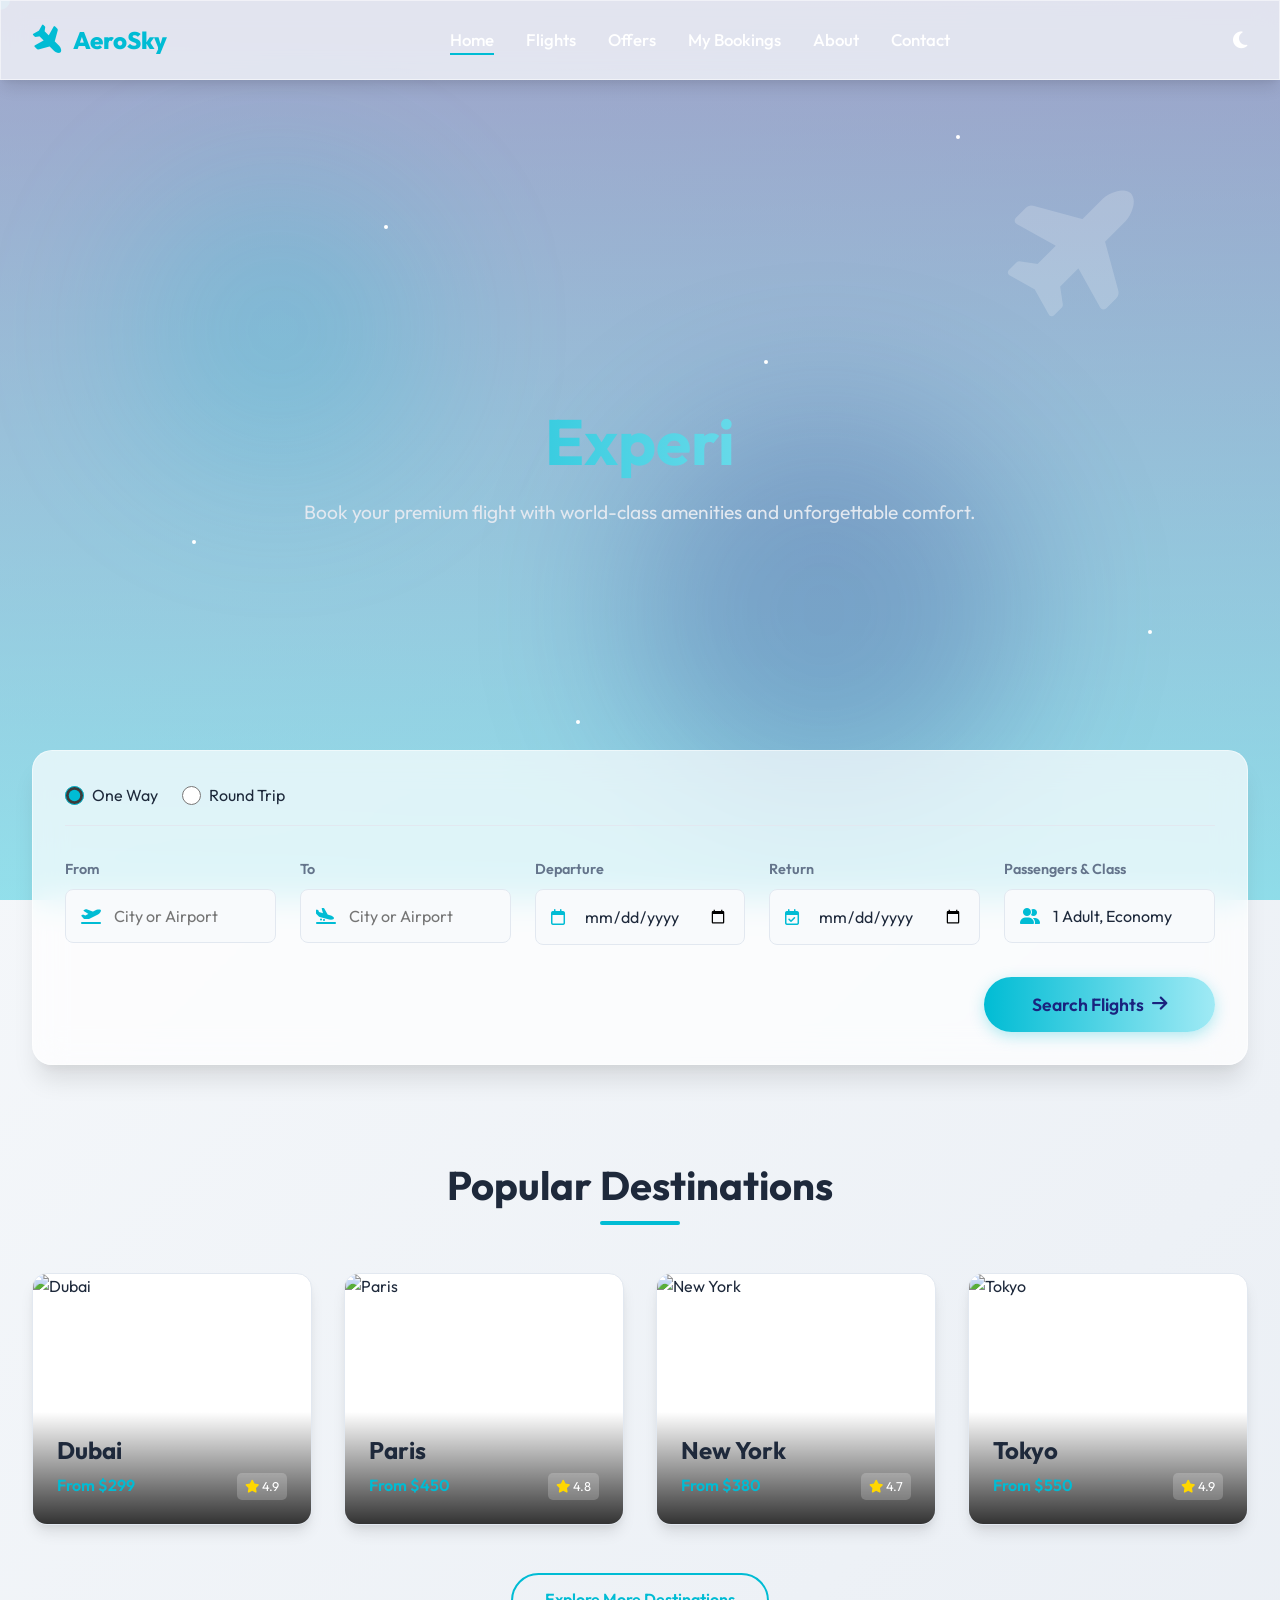
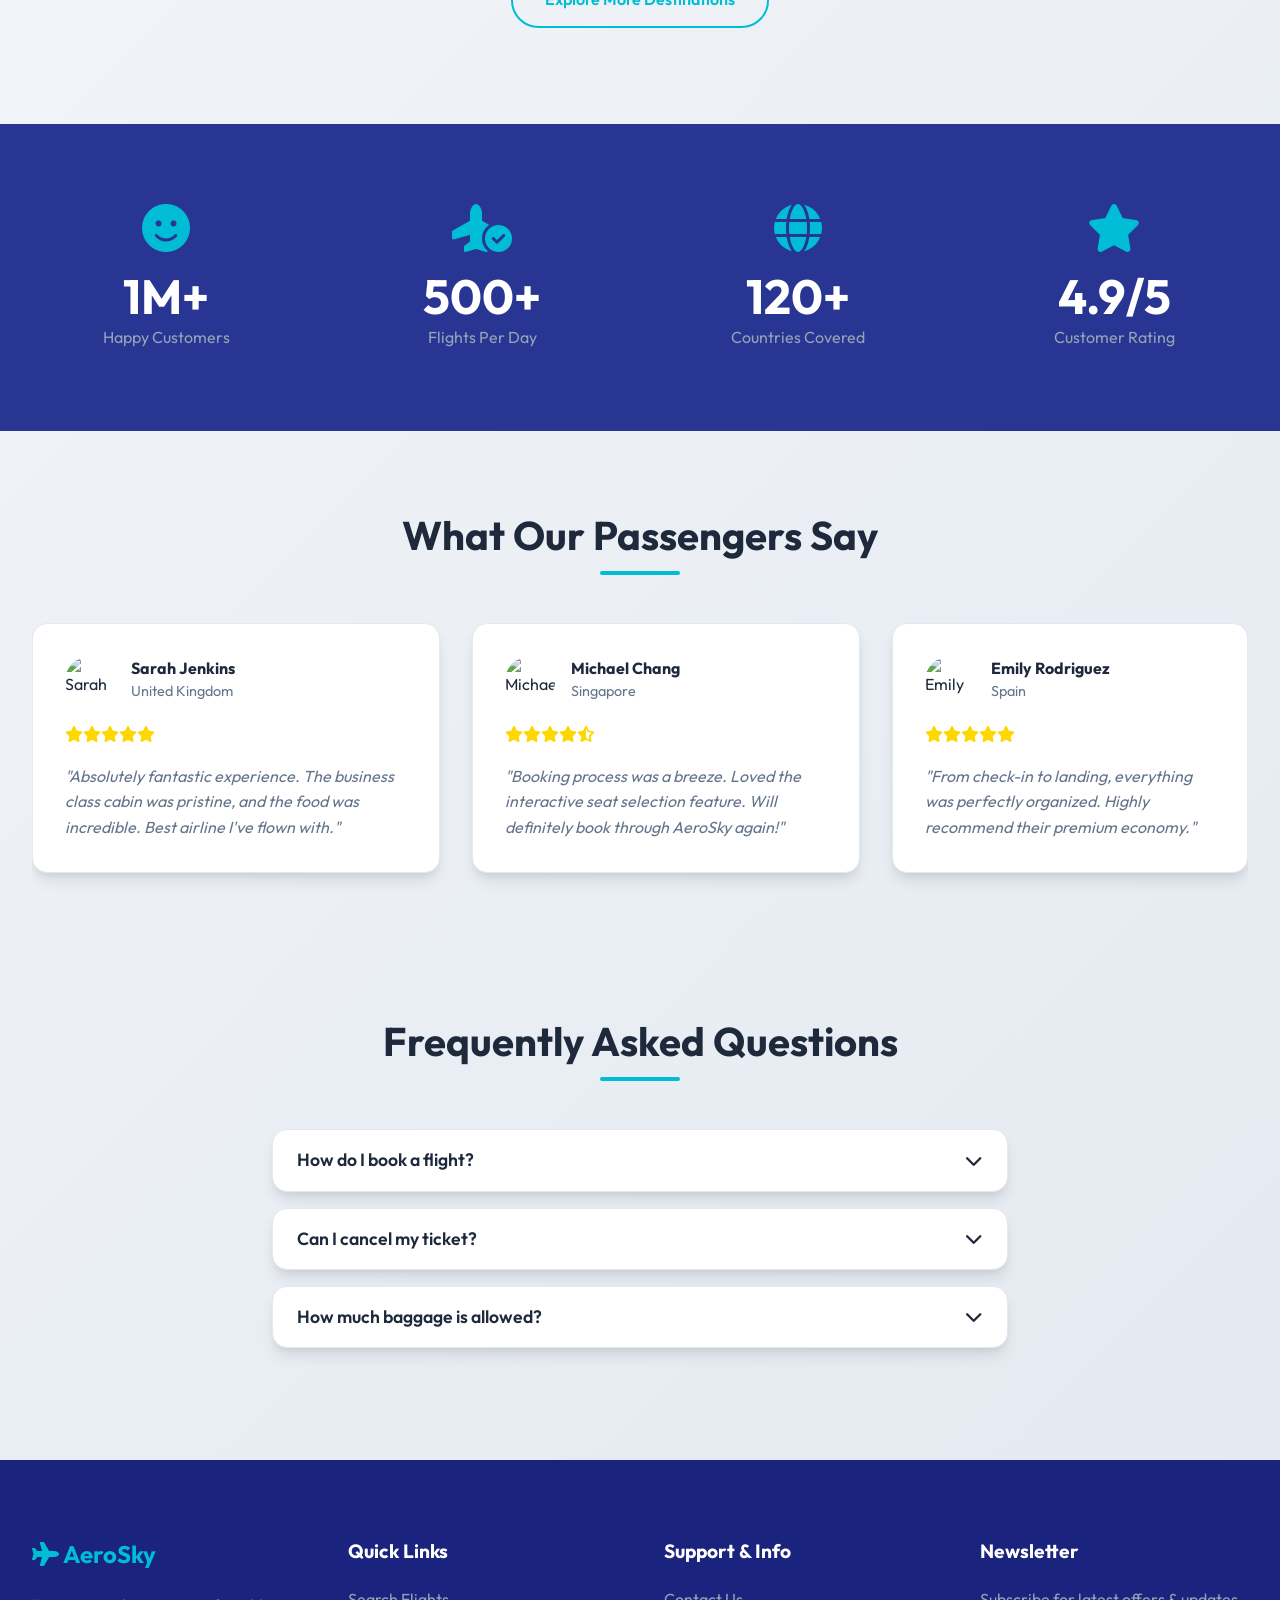
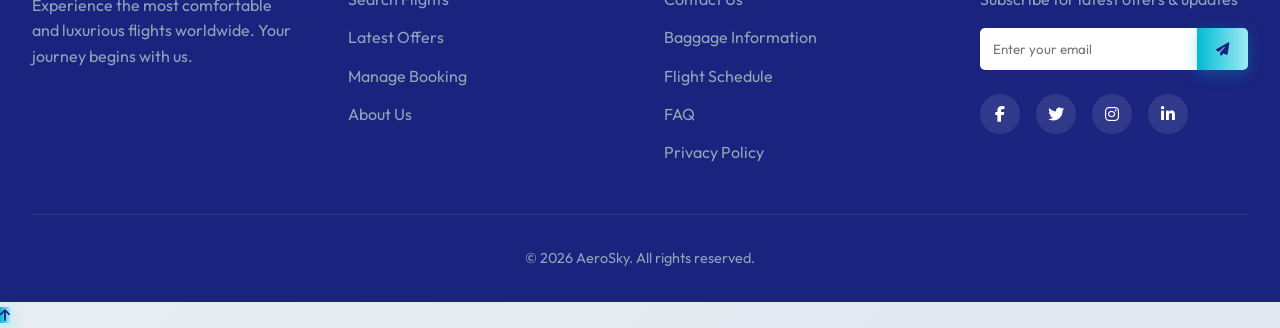
==== index.html @ c71b6618 "first commit" ====
<!DOCTYPE html>
<html lang="en">
<head>
    <meta charset="UTF-8">
    <meta name="viewport" content="width=device-width, initial-scale=1.0">
    <title>AeroSky | Premium Flight Booking</title>
    <link rel="stylesheet" href="style.css">
</head>
<body id="home-page">
    
    <!-- Splash Screen -->
    <div id="splash-screen">
        <div class="splash-logo">
            <i class="fa-solid fa-plane-departure" style="margin-bottom: 1rem;"></i>
            <h2 style="font-family: var(--font-secondary); font-size: 2.5rem; letter-spacing: 2px;">AeroSky</h2>
        </div>
    </div>

    <!-- Mouse Follower -->
    <div class="mouse-follower"></div>

    <!-- Loader -->
    <div class="loader-wrapper hidden">
        <i class="fa-solid fa-plane plane-loader"></i>
        <div class="loader-text">SEARCHING FLIGHTS...</div>
    </div>

    <!-- Navigation -->
    <nav class="navbar glassmorphism">
        <div class="container">
            <a href="index.html" class="logo">
                <i class="fa-solid fa-plane"></i> AeroSky
            </a>
            <ul class="nav-links">
                <li><a href="index.html" class="active">Home</a></li>
                <li><a href="pages/flights.html">Flights</a></li>
                <li><a href="pages/offers.html">Offers</a></li>
                <li><a href="pages/my-bookings.html">My Bookings</a></li>
                <li><a href="pages/about.html">About</a></li>
                <li><a href="pages/contact.html">Contact</a></li>
            </ul>
            <div class="nav-actions">
                <button class="theme-toggle" aria-label="Toggle Dark Mode">
                    <i class="fa-solid fa-moon"></i>
                </button>
                <button class="hamburger" aria-label="Menu">
                    <i class="fa-solid fa-bars"></i>
                </button>
            </div>
        </div>
    </nav>

    <!-- Hero Section -->
    <section class="hero" style="min-height: 100vh; background: linear-gradient(rgba(26, 35, 126, 0.4), rgba(0, 188, 212, 0.4)), url('https://images.unsplash.com/photo-1436491865332-7a61a109cc05?auto=format&fit=crop&w=1920&q=80') center/cover; position: relative; display: flex; flex-direction: column; justify-content: center; padding-top: var(--nav-height); overflow: hidden;">
        
        <!-- Animated Lights / Sparkles -->
        <div class="glow-orb" style="top: 20%; left: 10%; width: 300px; height: 300px; background: rgba(0, 188, 212, 0.3);"></div>
        <div class="glow-orb" style="bottom: 10%; right: 20%; width: 400px; height: 400px; background: rgba(26, 35, 126, 0.4); animation-delay: 2s;"></div>
        
        <div class="sparkle" style="top: 25%; left: 30%; animation-duration: 3s; animation-delay: 0s;"></div>
        <div class="sparkle" style="top: 60%; left: 15%; animation-duration: 4s; animation-delay: 1s;"></div>
        <div class="sparkle" style="top: 15%; right: 25%; animation-duration: 2.5s; animation-delay: 0.5s;"></div>
        <div class="sparkle" style="top: 70%; right: 10%; animation-duration: 3.5s; animation-delay: 1.5s;"></div>
        <div class="sparkle" style="top: 40%; right: 40%; animation-duration: 4.5s; animation-delay: 2s;"></div>
        <div class="sparkle" style="top: 80%; left: 45%; animation-duration: 3s; animation-delay: 0.8s;"></div>

        <div style="position: absolute; top: 20%; right: 10%; animation: float 6s ease-in-out infinite;">
            <i class="fa-solid fa-plane" style="font-size: 8rem; color: rgba(255,255,255,0.2); transform: rotate(-45deg);"></i>
        </div>
        
        <div class="container" style="text-align: center; color: white;">
            <h1 class="animate-fade-in text-gradient-animated" style="font-size: 4rem; margin-bottom: 1rem;">Experience the Joy of Flying</h1>
            <p class="animate-fade-in delay-200" style="font-size: 1.2rem; margin-bottom: 3rem; color: #E2E8F0;">Book your premium flight with world-class amenities and unforgettable comfort.</p>
        </div>
    </section>

    <!-- Search Section -->
    <div class="container" style="position: relative; z-index: 10; margin-top: -150px;">
        <form id="flight-search-form" class="search-container animate-slide-up delay-400">
            <div class="trip-type">
                <label class="radio-group">
                    <input type="radio" name="trip" value="oneway" checked> One Way
                </label>
                <label class="radio-group">
                    <input type="radio" name="trip" value="round"> Round Trip
                </label>
            </div>
            
            <div class="search-grid">
                <div class="input-group">
                    <label>From</label>
                    <div class="input-wrapper" style="position:relative;">
                        <i class="fa-solid fa-plane-departure"></i>
                        <input type="text" id="from" placeholder="City or Airport" required autocomplete="off">
                        <ul class="autocomplete-list" id="from-list"></ul>
                    </div>
                </div>
                <div class="input-group">
                    <label>To</label>
                    <div class="input-wrapper" style="position:relative;">
                        <i class="fa-solid fa-plane-arrival"></i>
                        <input type="text" id="to" placeholder="City or Airport" required autocomplete="off">
                        <ul class="autocomplete-list" id="to-list"></ul>
                    </div>
                </div>
                <div class="input-group">
                    <label>Departure</label>
                    <div class="input-wrapper">
                        <i class="fa-regular fa-calendar"></i>
                        <input type="date" id="departure" required>
                    </div>
                </div>
                <div class="input-group">
                    <label>Return</label>
                    <div class="input-wrapper">
                        <i class="fa-regular fa-calendar-check"></i>
                        <input type="date" id="return">
                    </div>
                </div>
                <div class="input-group">
                    <label>Passengers & Class</label>
                    <div class="input-wrapper" style="position:relative;">
                        <i class="fa-solid fa-user-group"></i>
                        <input type="text" id="passengers-display" value="1 Adult, Economy" readonly style="cursor: pointer;" required>
                        
                        <div class="passenger-popup" id="passenger-popup">
                            <div class="p-row">
                                <div>
                                    <strong>Adults</strong>
                                    <span style="font-size: 0.8rem; color: var(--text-secondary); display: block;">12+ years</span>
                                </div>
                                <div class="p-controls">
                                    <button type="button" class="p-btn" onclick="window.updatePax('adults', -1)">-</button>
                                    <span id="pax-adults">1</span>
                                    <button type="button" class="p-btn" onclick="window.updatePax('adults', 1)">+</button>
                                </div>
                            </div>
                            <div class="p-row">
                                <div>
                                    <strong>Children</strong>
                                    <span style="font-size: 0.8rem; color: var(--text-secondary); display: block;">2-11 years</span>
                                </div>
                                <div class="p-controls">
                                    <button type="button" class="p-btn" onclick="window.updatePax('children', -1)">-</button>
                                    <span id="pax-children">0</span>
                                    <button type="button" class="p-btn" onclick="window.updatePax('children', 1)">+</button>
                                </div>
                            </div>
                            <hr style="margin: 1rem 0; border: none; border-top: 1px solid var(--border-color);">
                            <div class="p-row" style="margin-bottom: 0;">
                                <strong>Cabin Class</strong>
                                <select id="cabin-class" onchange="window.updatePaxDisplay()" style="padding: 0.5rem; border-radius: 5px; border: 1px solid var(--border-color); background: var(--bg-color); color: var(--text-primary); cursor: pointer;">
                                    <option value="Economy">Economy</option>
                                    <option value="Premium Economy">Premium</option>
                                    <option value="Business">Business</option>
                                    <option value="First Class">First Class</option>
                                </select>
                            </div>
                        </div>
                    </div>
                </div>
            </div>
            <div style="text-align: right; margin-top: 2rem;">
                <button type="submit" class="btn btn-primary" style="padding: 1rem 3rem; font-size: 1.1rem;">Search Flights <i class="fa-solid fa-arrow-right"></i></button>
            </div>
        </form>
    </div>

    <!-- Popular Destinations -->
    <section class="container" style="padding: 6rem 2rem;">
        <h2 class="section-title">Popular Destinations</h2>
        <div style="display: grid; grid-template-columns: repeat(auto-fit, minmax(280px, 1fr)); gap: 2rem;">
            
            <!-- Destination Card 1 -->
            <div class="card dest-card animate-fade-in delay-100">
                <img src="https://images.unsplash.com/photo-1518684079-3c830dcef090?auto=format&fit=crop&q=80&w=800" alt="Dubai" class="dest-img">
                <div class="dest-content">
                    <h3 style="font-size: 1.5rem; margin-bottom: 0.5rem">Dubai</h3>
                    <div style="display: flex; justify-content: space-between; align-items: center">
                        <span style="font-weight: 600; color: var(--secondary-color)">From $299</span>
                        <span style="background: rgba(255,255,255,0.2); padding: 0.2rem 0.5rem; border-radius: 5px; font-size: 0.8rem"><i class="fa-solid fa-star" style="color: gold"></i> 4.9</span>
                    </div>
                </div>
            </div>

            <!-- Destination Card 2 -->
            <div class="card dest-card animate-fade-in delay-200">
                <img src="https://images.unsplash.com/photo-1502602898657-3e91760cbb34?auto=format&fit=crop&q=80" alt="Paris" class="dest-img">
                <div class="dest-content">
                    <h3 style="font-size: 1.5rem; margin-bottom: 0.5rem">Paris</h3>
                    <div style="display: flex; justify-content: space-between; align-items: center">
                        <span style="font-weight: 600; color: var(--secondary-color)">From $450</span>
                        <span style="background: rgba(255,255,255,0.2); padding: 0.2rem 0.5rem; border-radius: 5px; font-size: 0.8rem"><i class="fa-solid fa-star" style="color: gold"></i> 4.8</span>
                    </div>
                </div>
            </div>

            <!-- Destination Card 3 -->
            <div class="card dest-card animate-fade-in delay-300">
                <img src="https://images.unsplash.com/photo-1496442226666-8d4d0e62e6e9?auto=format&fit=crop&q=80" alt="New York" class="dest-img">
                <div class="dest-content">
                    <h3 style="font-size: 1.5rem; margin-bottom: 0.5rem">New York</h3>
                    <div style="display: flex; justify-content: space-between; align-items: center">
                        <span style="font-weight: 600; color: var(--secondary-color)">From $380</span>
                        <span style="background: rgba(255,255,255,0.2); padding: 0.2rem 0.5rem; border-radius: 5px; font-size: 0.8rem"><i class="fa-solid fa-star" style="color: gold"></i> 4.7</span>
                    </div>
                </div>
            </div>

            <!-- Destination Card 4 -->
            <div class="card dest-card animate-fade-in delay-400">
                <img src="https://images.unsplash.com/photo-1540959733332-eab4deabeeaf?auto=format&fit=crop&q=80" alt="Tokyo" class="dest-img">
                <div class="dest-content">
                    <h3 style="font-size: 1.5rem; margin-bottom: 0.5rem">Tokyo</h3>
                    <div style="display: flex; justify-content: space-between; align-items: center">
                        <span style="font-weight: 600; color: var(--secondary-color)">From $550</span>
                        <span style="background: rgba(255,255,255,0.2); padding: 0.2rem 0.5rem; border-radius: 5px; font-size: 0.8rem"><i class="fa-solid fa-star" style="color: gold"></i> 4.9</span>
                    </div>
                </div>
            </div>
            
        </div>
        <div style="text-align: center; margin-top: 3rem;">
            <a href="pages/flights.html" class="btn btn-outline">Explore More Destinations</a>
        </div>
    </section>

    <!-- Statistics -->
    <section style="background: var(--primary-light); padding: 5rem 0; color: white;">
        <div class="container" style="display: grid; grid-template-columns: repeat(auto-fit, minmax(200px, 1fr)); gap: 3rem; text-align: center;">
            <div>
                <i class="fa-solid fa-face-smile" style="font-size: 3rem; color: var(--secondary-color); margin-bottom: 1rem;"></i>
                <h2 style="font-size: 3rem; color: white">1M+</h2>
                <p style="color: #94A3B8">Happy Customers</p>
            </div>
            <div>
                <i class="fa-solid fa-plane-circle-check" style="font-size: 3rem; color: var(--secondary-color); margin-bottom: 1rem;"></i>
                <h2 style="font-size: 3rem; color: white">500+</h2>
                <p style="color: #94A3B8">Flights Per Day</p>
            </div>
            <div>
                <i class="fa-solid fa-globe" style="font-size: 3rem; color: var(--secondary-color); margin-bottom: 1rem;"></i>
                <h2 style="font-size: 3rem; color: white">120+</h2>
                <p style="color: #94A3B8">Countries Covered</p>
            </div>
            <div>
                <i class="fa-solid fa-star" style="font-size: 3rem; color: var(--secondary-color); margin-bottom: 1rem;"></i>
                <h2 style="font-size: 3rem; color: white">4.9/5</h2>
                <p style="color: #94A3B8">Customer Rating</p>
            </div>
        </div>
    </section>

    <!-- Customer Reviews -->
    <section class="container" style="padding: 5rem 2rem;">
        <h2 class="section-title">What Our Passengers Say</h2>
        <div style="display: flex; overflow-x: auto; scroll-snap-type: x mandatory; gap: 2rem; padding-bottom: 2rem;">
            
            <div class="card" style="min-width: 350px; scroll-snap-align: start; padding: 2rem;">
                <div style="display: flex; align-items: center; gap: 1rem; margin-bottom: 1rem;">
                    <img src="https://images.unsplash.com/photo-1494790108377-be9c29b29330?auto=format&fit=crop&w=50&h=50" alt="Sarah" style="width: 50px; height: 50px; border-radius: 50%; object-fit: cover;">
                    <div>
                        <h4 style="margin: 0;">Sarah Jenkins</h4>
                        <span style="color: var(--text-secondary); font-size: 0.9rem;">United Kingdom</span>
                    </div>
                </div>
                <div style="color: gold; margin-bottom: 1rem;">
                    <i class="fa-solid fa-star"></i><i class="fa-solid fa-star"></i><i class="fa-solid fa-star"></i><i class="fa-solid fa-star"></i><i class="fa-solid fa-star"></i>
                </div>
                <p style="color: var(--text-secondary); font-style: italic;">"Absolutely fantastic experience. The business class cabin was pristine, and the food was incredible. Best airline I've flown with."</p>
            </div>

            <div class="card" style="min-width: 350px; scroll-snap-align: start; padding: 2rem;">
                <div style="display: flex; align-items: center; gap: 1rem; margin-bottom: 1rem;">
                    <img src="https://images.unsplash.com/photo-1599566150163-29194dcaad36?auto=format&fit=crop&w=50&h=50" alt="Michael" style="width: 50px; height: 50px; border-radius: 50%; object-fit: cover;">
                    <div>
                        <h4 style="margin: 0;">Michael Chang</h4>
                        <span style="color: var(--text-secondary); font-size: 0.9rem;">Singapore</span>
                    </div>
                </div>
                <div style="color: gold; margin-bottom: 1rem;">
                    <i class="fa-solid fa-star"></i><i class="fa-solid fa-star"></i><i class="fa-solid fa-star"></i><i class="fa-solid fa-star"></i><i class="fa-solid fa-star-half-stroke"></i>
                </div>
                <p style="color: var(--text-secondary); font-style: italic;">"Booking process was a breeze. Loved the interactive seat selection feature. Will definitely book through AeroSky again!"</p>
            </div>

            <div class="card" style="min-width: 350px; scroll-snap-align: start; padding: 2rem;">
                <div style="display: flex; align-items: center; gap: 1rem; margin-bottom: 1rem;">
                    <img src="https://images.unsplash.com/photo-1438761681033-6461ffad8d80?auto=format&fit=crop&w=50&h=50" alt="Emily" style="width: 50px; height: 50px; border-radius: 50%; object-fit: cover;">
                    <div>
                        <h4 style="margin: 0;">Emily Rodriguez</h4>
                        <span style="color: var(--text-secondary); font-size: 0.9rem;">Spain</span>
                    </div>
                </div>
                <div style="color: gold; margin-bottom: 1rem;">
                    <i class="fa-solid fa-star"></i><i class="fa-solid fa-star"></i><i class="fa-solid fa-star"></i><i class="fa-solid fa-star"></i><i class="fa-solid fa-star"></i>
                </div>
                <p style="color: var(--text-secondary); font-style: italic;">"From check-in to landing, everything was perfectly organized. Highly recommend their premium economy."</p>
            </div>

        </div>
    </section>

    <!-- FAQ Section -->
    <section class="container" style="padding: 2rem 2rem 6rem; max-width: 800px;">
        <h2 class="section-title">Frequently Asked Questions</h2>
        
        <details class="card" style="margin-bottom: 1rem; padding: 1rem 1.5rem; cursor: pointer;">
            <summary style="font-weight: 600; font-size: 1.1rem; list-style: none; display: flex; justify-content: space-between; align-items: center;">
                How do I book a flight? <i class="fa-solid fa-chevron-down"></i>
            </summary>
            <p style="margin-top: 1rem; color: var(--text-secondary); padding-top: 1rem; border-top: 1px solid var(--border-color);">
                Simply use our search form at the top of the page. Select your origin, destination, dates, and passengers, then click search. You can then choose your preferred flight, select your seats, and proceed to payment.
            </p>
        </details>

        <details class="card" style="margin-bottom: 1rem; padding: 1rem 1.5rem; cursor: pointer;">
            <summary style="font-weight: 600; font-size: 1.1rem; list-style: none; display: flex; justify-content: space-between; align-items: center;">
                Can I cancel my ticket? <i class="fa-solid fa-chevron-down"></i>
            </summary>
            <p style="margin-top: 1rem; color: var(--text-secondary); padding-top: 1rem; border-top: 1px solid var(--border-color);">
                Yes, you can cancel your ticket from the "My Bookings" section. Please note that cancellation fees may apply depending on your fare class and how close to departure you cancel.
            </p>
        </details>
        
        <details class="card" style="margin-bottom: 1rem; padding: 1rem 1.5rem; cursor: pointer;">
            <summary style="font-weight: 600; font-size: 1.1rem; list-style: none; display: flex; justify-content: space-between; align-items: center;">
                How much baggage is allowed? <i class="fa-solid fa-chevron-down"></i>
            </summary>
            <p style="margin-top: 1rem; color: var(--text-secondary); padding-top: 1rem; border-top: 1px solid var(--border-color);">
                Economy class includes 1 cabin bag (7kg) and 1 checked bag (23kg). Premium classes include additional allowances. Extra baggage can be purchased during booking.
            </p>
        </details>
    </section>

    <!-- Footer -->
    <footer class="footer">
        <div class="container">
            <div class="footer-grid">
                <div class="footer-col">
                    <h3 style="color: var(--secondary-color); font-size: 1.5rem;"><i class="fa-solid fa-plane"></i> AeroSky</h3>
                    <p>Experience the most comfortable and luxurious flights worldwide. Your journey begins with us.</p>
                </div>
                <div class="footer-col">
                    <h3>Quick Links</h3>
                    <div class="footer-links">
                        <a href="pages/flights.html">Search Flights</a>
                        <a href="pages/offers.html">Latest Offers</a>
                        <a href="pages/my-bookings.html">Manage Booking</a>
                        <a href="pages/about.html">About Us</a>
                    </div>
                </div>
                <div class="footer-col">
                    <h3>Support & Info</h3>
                    <div class="footer-links">
                        <a href="pages/contact.html">Contact Us</a>
                        <a href="pages/baggage.html">Baggage Information</a>
                        <a href="pages/schedule.html">Flight Schedule</a>
                        <a href="#">FAQ</a>
                        <a href="#">Privacy Policy</a>
                    </div>
                </div>
                <div class="footer-col">
                    <h3>Newsletter</h3>
                    <p>Subscribe for latest offers & updates</p>
                    <form class="newsletter-form">
                        <input type="email" placeholder="Enter your email" required>
                        <button type="submit" class="btn btn-primary"><i class="fa-solid fa-paper-plane"></i></button>
                    </form>
                    <div class="social-links">
                        <a href="#"><i class="fa-brands fa-facebook-f"></i></a>
                        <a href="#"><i class="fa-brands fa-twitter"></i></a>
                        <a href="#"><i class="fa-brands fa-instagram"></i></a>
                        <a href="#"><i class="fa-brands fa-linkedin-in"></i></a>
                    </div>
                </div>
            </div>
            <div class="footer-bottom">
                <p>&copy; 2026 AeroSky. All rights reserved.</p>
            </div>
        </div>
    </footer>

    <script src="script.js"></script>
</body>
</html>
---- style.css ----
/* ==========================================================================
   FLIGHT BOOKING WEBSITE - GLOBAL STYLES
   ========================================================================== */

@import url('https://fonts.googleapis.com/css2?family=Outfit:wght@300;400;500;600;700;800&display=swap');
@import url('https://cdnjs.cloudflare.com/ajax/libs/font-awesome/6.4.0/css/all.min.css');

:root {
    /* Primary Colors (Premium Airline Vibes - Royal Blue & Vibrant Teal) */
    --primary-color: #1A237E; /* Deep Royal Blue */
    --primary-light: #283593;
    --secondary-color: #00BCD4; /* Vibrant Cyan/Teal */
    --secondary-hover: #80DEEA;
    --accent-color: #E63946; /* Error/Accent */
    --success-color: #2A9D8F;
    
    /* Light Theme */
    --text-primary: #1E293B;
    --text-secondary: #64748B;
    --bg-color: #F8FAFC;
    --bg-secondary: #FFFFFF;
    --border-color: #E2E8F0;
    --bg-gradient: linear-gradient(135deg, #F8FAFC 0%, #E2E8F0 100%);
    --glass-bg: rgba(255, 255, 255, 0.7);
    --glass-border: rgba(255, 255, 255, 0.5);
    --shadow-sm: 0 4px 6px -1px rgba(0, 0, 0, 0.1), 0 2px 4px -1px rgba(0, 0, 0, 0.06);
    --shadow-md: 0 10px 15px -3px rgba(0, 0, 0, 0.1), 0 4px 6px -2px rgba(0, 0, 0, 0.05);
    --shadow-lg: 0 20px 25px -5px rgba(0, 0, 0, 0.1), 0 10px 10px -5px rgba(0, 0, 0, 0.04);
    --shadow-hover: 0 20px 25px -5px rgba(0, 0, 0, 0.1), 0 10px 10px -5px rgba(0, 0, 0, 0.04);
    
    /* Typography */
    --font-primary: 'Outfit', sans-serif;
    
    /* Transitions */
    --transition-fast: 0.2s ease;
    --transition-normal: 0.3s ease;
    --transition-slow: 0.5s ease;
    
    /* Layout */
    --container-width: 1280px;
    --nav-height: 80px;
}

[data-theme="dark"] {
    --text-primary: #F8FAFC;
    --text-secondary: #94A3B8;
    --bg-color: #0F172A;
    --bg-secondary: #1E293B;
    --border-color: #334155;
    --bg-gradient: linear-gradient(135deg, #0F172A 0%, #1E293B 100%);
    --glass-bg: rgba(30, 41, 59, 0.7);
    --glass-border: rgba(255, 255, 255, 0.1);
    --shadow-sm: 0 1px 3px rgba(0,0,0,0.3);
    --shadow-md: 0 4px 6px -1px rgba(0,0,0,0.4);
    --shadow-lg: 0 10px 15px -3px rgba(0,0,0,0.5);
    --shadow-hover: 0 20px 25px -5px rgba(0,0,0,0.5), 0 10px 10px -5px rgba(0,0,0,0.3);
}

/* ==========================================================================
   RESET & BASE
   ========================================================================== */
* {
    margin: 0;
    padding: 0;
    box-sizing: border-box;
    font-family: var(--font-primary);
}

html {
    scroll-behavior: smooth;
}

body {
    font-family: var(--font-primary);
    background: var(--bg-gradient);
    color: var(--text-primary);
    line-height: 1.6;
    overflow-x: hidden;
    transition: background var(--transition-normal), color var(--transition-normal);
    min-height: 100vh;
}

a {
    text-decoration: none;
    color: inherit;
}

ul {
    list-style: none;
}

img {
    max-width: 100%;
    height: auto;
    display: block;
}

button, input, select, textarea {
    font-family: inherit;
    outline: none;
    border: none;
}

button {
    cursor: pointer;
}

/* ==========================================================================
   TYPOGRAPHY
   ========================================================================== */
h1, h2, h3, h4, h5, h6 {
    font-weight: 700;
    line-height: 1.2;
    color: var(--text-primary);
}

.section-title {
    font-size: 2.5rem;
    text-align: center;
    margin-bottom: 3rem;
    position: relative;
    padding-bottom: 1rem;
}

.section-title::after {
    content: '';
    position: absolute;
    bottom: 0;
    left: 50%;
    transform: translateX(-50%);
    width: 80px;
    height: 4px;
    background: var(--secondary-color);
    border-radius: 2px;
}

/* ==========================================================================
   UTILITY CLASSES & EFFECTS
   ========================================================================== */
.container {
    max-width: var(--container-width);
    margin: 0 auto;
    padding: 0 2rem;
}

.glassmorphism {
    background: var(--glass-bg);
    backdrop-filter: blur(12px);
    -webkit-backdrop-filter: blur(12px);
    border: 1px solid var(--glass-border);
    box-shadow: var(--shadow-md);
}

.card {
    background: var(--bg-secondary);
    border-radius: 15px;
    box-shadow: var(--shadow-md);
    overflow: hidden;
    border: 1px solid var(--border-color);
    transition: transform 0.3s cubic-bezier(0.175, 0.885, 0.32, 1.275), box-shadow 0.3s ease;
}

.card:hover {
    transform: translateY(-8px);
    box-shadow: var(--shadow-hover);
}

.btn {
    display: inline-flex;
    align-items: center;
    justify-content: center;
    gap: 0.5rem;
    padding: 0.8rem 2rem;
    border-radius: 50px;
    font-weight: 600;
    transition: all var(--transition-normal);
    position: relative;
    overflow: hidden;
}

.btn-primary {
    background: linear-gradient(270deg, var(--secondary-color), #A0EAF5, var(--secondary-color));
    background-size: 200% 200%;
    color: var(--primary-color);
    border: none;
    box-shadow: 0 4px 15px rgba(0, 188, 212, 0.3);
    animation: gradientShift 3s ease infinite;
    position: relative;
    overflow: hidden;
}

.btn-primary:hover {
    transform: translateY(-3px) scale(1.02);
    box-shadow: 0 8px 25px rgba(0, 188, 212, 0.5);
    background: linear-gradient(135deg, var(--secondary-hover), #A0EAF5);
}

.btn-outline {
    background: transparent;
    border: 2px solid var(--secondary-color);
    color: var(--secondary-color);
}

.btn-outline:hover {
    background: var(--secondary-color);
    color: var(--primary-color);
}

/* ==========================================================================
   ANIMATIONS
   ========================================================================== */
@keyframes fadeInUp {
    from { opacity: 0; transform: translateY(30px); }
    to { opacity: 1; transform: translateY(0); }
}

@keyframes slideLeft {
    from { opacity: 0; transform: translateX(-30px); }
    to { opacity: 1; transform: translateX(0); }
}

@keyframes slideRight {
    from { opacity: 0; transform: translateX(30px); }
    to { opacity: 1; transform: translateX(0); }
}

@keyframes float {
    0% { transform: translateY(0px); }
    50% { transform: translateY(-15px); }
    100% { transform: translateY(0px); }
}

@keyframes cloudMove {
    0% { background-position: 0% 50%; }
    100% { background-position: 100% 50%; }
}

@keyframes pulse {
    0% { box-shadow: 0 0 0 0 rgba(0, 188, 212, 0.4); }
    70% { box-shadow: 0 0 0 15px rgba(0, 188, 212, 0); }
    100% { box-shadow: 0 0 0 0 rgba(0, 188, 212, 0); }
}

@keyframes spin {
    0% { transform: rotate(0deg); }
    100% { transform: rotate(360deg); }
}

@keyframes twinkle {
    0%, 100% { opacity: 0; transform: scale(0.5); }
    50% { opacity: 1; transform: scale(1.2); box-shadow: 0 0 20px 5px rgba(255, 255, 255, 0.8); }
}

@keyframes floatLight {
    0% { transform: translate(0, 0); }
    33% { transform: translate(30px, -50px); }
    66% { transform: translate(-20px, 20px); }
    100% { transform: translate(0, 0); }
}

@keyframes gradientShift {
    0% { background-position: 0% 50%; }
    50% { background-position: 100% 50%; }
    100% { background-position: 0% 50%; }
}

@keyframes ripple-animation {
    to { transform: scale(4); opacity: 0; }
}

.text-gradient-animated {
    background: linear-gradient(270deg, var(--secondary-color), #A0EAF5, var(--secondary-color));
    background-size: 200% 200%;
    -webkit-background-clip: text;
    -webkit-text-fill-color: transparent;
    animation: gradientShift 3s ease infinite;
}

.ripple {
    position: absolute;
    border-radius: 50%;
    transform: scale(0);
    animation: ripple-animation 0.6s linear;
    background-color: rgba(255, 255, 255, 0.5);
    pointer-events: none;
}

.sparkle {
    position: absolute;
    width: 4px;
    height: 4px;
    background-color: white;
    border-radius: 50%;
    z-index: 1;
    animation: twinkle infinite ease-in-out;
}

.glow-orb {
    position: absolute;
    border-radius: 50%;
    filter: blur(80px);
    z-index: 0;
    opacity: 0.6;
    animation: floatLight 10s infinite ease-in-out;
}

.animate-fade-in { opacity: 0; transform: translateY(30px); transition: opacity 0.8s ease, transform 0.8s ease; }
.animate-fade-in.is-visible { opacity: 1; transform: translateY(0); }

.animate-slide-up { opacity: 0; transform: translateY(50px); transition: opacity 0.8s ease, transform 0.8s ease; }
.animate-slide-up.is-visible { opacity: 1; transform: translateY(0); }

.animate-zoom-in { opacity: 0; transform: scale(0.9); transition: opacity 0.8s ease, transform 0.8s ease; }
.animate-zoom-in.is-visible { opacity: 1; transform: scale(1); }

.animate-slide-left { opacity: 0; transform: translateX(-30px); transition: opacity 0.8s ease, transform 0.8s ease; }
.animate-slide-left.is-visible { opacity: 1; transform: translateX(0); }

.animate-slide-right { opacity: 0; transform: translateX(30px); transition: opacity 0.8s ease, transform 0.8s ease; }
.animate-slide-right.is-visible { opacity: 1; transform: translateX(0); }

.animate-float { animation: float 4s ease-in-out infinite; }

/* Delay classes */
.delay-100 { animation-delay: 0.1s; }
.delay-200 { animation-delay: 0.2s; }
.delay-300 { animation-delay: 0.3s; }
.delay-400 { animation-delay: 0.4s; }
.delay-500 { animation-delay: 0.5s; }

/* ==========================================================================
   NAVIGATION BAR
   ========================================================================== */
.navbar {
    position: fixed;
    top: 0;
    left: 0;
    width: 100%;
    height: var(--nav-height);
    z-index: 1000;
    transition: all var(--transition-normal);
}

.navbar.scrolled {
    background: var(--glass-bg);
    backdrop-filter: blur(12px);
    -webkit-backdrop-filter: blur(12px);
    border-bottom: 1px solid var(--glass-border);
    box-shadow: var(--shadow-md);
}

.navbar .container {
    display: flex;
    justify-content: space-between;
    align-items: center;
    height: 100%;
}

.logo {
    display: flex;
    align-items: center;
    gap: 0.5rem;
    font-size: 1.5rem;
    font-weight: 800;
    color: var(--secondary-color);
}

.logo i {
    font-size: 1.8rem;
    transform: rotate(45deg);
}

.nav-links {
    display: flex;
    gap: 2rem;
}

.nav-links li a {
    font-weight: 500;
    font-size: 1.05rem;
    position: relative;
    transition: color var(--transition-normal);
}

.navbar:not(.scrolled) .nav-links li a {
    color: #FFFFFF;
}

.navbar.scrolled .nav-links li a {
    color: var(--text-primary);
}

.nav-links li a::after {
    content: '';
    position: absolute;
    bottom: -5px;
    left: 0;
    width: 0;
    height: 2px;
    background: var(--secondary-color);
    transition: width var(--transition-normal);
}

.nav-links li a:hover::after,
.nav-links li a.active::after {
    width: 100%;
}

.nav-actions {
    display: flex;
    align-items: center;
    gap: 1.5rem;
}

.theme-toggle {
    background: none;
    font-size: 1.2rem;
    color: inherit;
    transition: color var(--transition-normal);
}

.navbar:not(.scrolled) .theme-toggle {
    color: #FFFFFF;
}

.navbar.scrolled .theme-toggle {
    color: var(--text-primary);
}

.hamburger {
    display: none;
    background: none;
    font-size: 1.5rem;
    color: inherit;
}

/* ==========================================================================
   PAGE SPECIFIC BACKGROUNDS
   ========================================================================== */
#my-bookings-page {
    background: linear-gradient(rgba(15, 23, 42, 0.8), rgba(15, 23, 42, 0.9)), url('https://images.unsplash.com/photo-1436491865332-7a61a109cc05?auto=format&fit=crop&w=1920&q=80') no-repeat center center fixed;
    background-size: cover;
}

[data-theme="light"] #my-bookings-page, 
html:not([data-theme="dark"]) #my-bookings-page {
    background: linear-gradient(rgba(248, 250, 252, 0.7), rgba(248, 250, 252, 0.9)), url('https://images.unsplash.com/photo-1436491865332-7a61a109cc05?auto=format&fit=crop&w=1920&q=80') no-repeat center center fixed;
    background-size: cover;
}

/* ==========================================================================
   SPLASH SCREEN & MOUSE FOLLOWER
   ========================================================================== */
#splash-screen {
    position: fixed;
    top: 0; left: 0; width: 100vw; height: 100vh;
    background: var(--bg-color);
    z-index: 9999;
    display: flex;
    justify-content: center;
    align-items: center;
    transition: opacity 0.8s cubic-bezier(0.8, 0, 0.2, 1), visibility 0.8s;
}

.splash-logo {
    font-size: 4rem;
    color: var(--secondary-color);
    display: flex;
    flex-direction: column;
    align-items: center;
    animation: float 2s ease-in-out infinite, pulse 2s infinite;
}

.mouse-follower {
    position: fixed;
    top: 0; left: 0;
    width: 20px; height: 20px;
    background: rgba(0, 188, 212, 0.4);
    border-radius: 50%;
    pointer-events: none;
    z-index: 9998;
    transform: translate(-50%, -50%);
    transition: width 0.3s ease, height 0.3s ease, background 0.3s ease, border 0.3s ease;
    mix-blend-mode: screen;
}

.mouse-follower.active {
    width: 50px; height: 50px;
    background: rgba(0, 188, 212, 0.1);
    border: 2px solid var(--secondary-color);
    box-shadow: 0 0 15px rgba(0, 188, 212, 0.3);
}

/* ==========================================================================
   UX ENHANCEMENTS (PHASE 5)
   ========================================================================== */
.autocomplete-list {
    position: absolute;
    top: 100%; left: 0; right: 0;
    background: var(--bg-secondary);
    border: 1px solid var(--border-color);
    border-radius: 8px;
    box-shadow: var(--shadow-md);
    z-index: 1000;
    list-style: none;
    max-height: 200px;
    overflow-y: auto;
    display: none;
}
.autocomplete-list li {
    padding: 0.8rem 1rem;
    cursor: pointer;
    transition: background 0.2s;
    display: flex;
    align-items: center;
    gap: 10px;
}
.autocomplete-list li:hover {
    background: var(--border-color);
}
.autocomplete-list li i {
    color: var(--secondary-color);
}

.passenger-popup {
    position: absolute;
    top: 100%; left: 0; width: 250px;
    background: var(--bg-secondary);
    border: 1px solid var(--border-color);
    border-radius: 8px;
    box-shadow: var(--shadow-md);
    z-index: 1000;
    padding: 1rem;
    display: none;
}
.passenger-popup.active { display: block; }
.p-row {
    display: flex; justify-content: space-between; align-items: center;
    margin-bottom: 1rem;
}
.p-controls { display: flex; align-items: center; gap: 10px; }
.p-btn {
    width: 28px; height: 28px;
    border-radius: 50%;
    border: 1px solid var(--secondary-color);
    background: transparent;
    color: var(--secondary-color);
    cursor: pointer;
    display: flex; justify-content: center; align-items: center;
    font-size: 1.2rem;
    transition: all 0.2s;
}
.p-btn:hover { background: var(--secondary-color); color: var(--primary-color); }

/* ==========================================================================
   FOOTER
   ========================================================================== */
.footer {
    background: var(--primary-color);
    color: #FFFFFF;
    padding: 5rem 0 2rem;
}

.footer-grid {
    display: grid;
    grid-template-columns: repeat(auto-fit, minmax(250px, 1fr));
    gap: 3rem;
    margin-bottom: 3rem;
}

.footer-col h3 {
    color: #FFFFFF;
    margin-bottom: 1.5rem;
    font-size: 1.2rem;
}

.footer-col p {
    color: #94A3B8;
    margin-bottom: 1rem;
}

.footer-links {
    display: flex;
    flex-direction: column;
    gap: 0.8rem;
}

.footer-links a {
    color: #94A3B8;
    transition: color var(--transition-normal);
}

.footer-links a:hover {
    color: var(--secondary-color);
    padding-left: 5px;
}

.social-links {
    display: flex;
    gap: 1rem;
    margin-top: 1.5rem;
}

.social-links a {
    display: flex;
    align-items: center;
    justify-content: center;
    width: 40px;
    height: 40px;
    border-radius: 50%;
    background: rgba(255, 255, 255, 0.1);
    color: #FFFFFF;
    transition: all var(--transition-normal);
}

.social-links a:hover {
    background: var(--secondary-color);
    transform: translateY(-3px);
}

.newsletter-form {
    display: flex;
    margin-top: 1rem;
}

.newsletter-form input {
    flex: 1;
    padding: 0.8rem;
    border-radius: 5px 0 0 5px;
    border: none;
}

.newsletter-form button {
    border-radius: 0 5px 5px 0;
    padding: 0.8rem 1.5rem;
}

.footer-bottom {
    text-align: center;
    padding-top: 2rem;
    border-top: 1px solid rgba(255, 255, 255, 0.1);
    color: #94A3B8;
    font-size: 0.9rem;
}

/* ==========================================================================
   TOAST NOTIFICATION & LOADER
   ========================================================================== */
.toast-container {
    position: fixed;
    bottom: 2rem;
    right: 2rem;
    z-index: 9999;
    display: flex;
    flex-direction: column;
    gap: 1rem;
}

.toast {
    background: var(--bg-secondary);
    color: var(--text-primary);
    padding: 1rem 1.5rem;
    border-radius: 8px;
    box-shadow: var(--shadow-lg);
    display: flex;
    align-items: center;
    gap: 1rem;
    transform: translateX(120%);
    transition: transform var(--transition-normal);
    border-left: 4px solid var(--success-color);
}

.toast.show {
    transform: translateX(0);
}

.toast.error {
    border-left-color: var(--accent-color);
}

.toast i {
    font-size: 1.2rem;
}

.toast.success i { color: var(--success-color); }
.toast.error i { color: var(--accent-color); }

/* Global Loader */
.loader-wrapper {
    position: fixed;
    top: 0;
    left: 0;
    width: 100%;
    height: 100%;
    background: var(--bg-color);
    z-index: 99999;
    display: flex;
    flex-direction: column;
    justify-content: center;
    align-items: center;
    transition: opacity 0.5s ease;
}

.loader-wrapper.hidden {
    opacity: 0;
    pointer-events: none;
}

.plane-loader {
    font-size: 3rem;
    color: var(--secondary-color);
    animation: float 2s infinite ease-in-out;
}

.loader-text {
    margin-top: 1rem;
    font-weight: 600;
    letter-spacing: 2px;
    color: var(--text-primary);
}

/* Back to Top */
.back-to-top {
    position: fixed;
    bottom: 2rem;
    right: 2rem;
    width: 50px;
    height: 50px;
    background: var(--secondary-color);
    color: var(--primary-color);
    border-radius: 50%;
    display: flex;
    align-items: center;
    justify-content: center;
    font-size: 1.2rem;
    box-shadow: var(--shadow-md);
    z-index: 999;
    opacity: 0;
    pointer-events: none;
    transform: translateY(20px);
    transition: all var(--transition-normal);
}

.back-to-top.show {
    opacity: 1;
    pointer-events: all;
    transform: translateY(0);
}

.back-to-top:hover {
    transform: translateY(-5px);
}

/* ==========================================================================
   RESPONSIVE DESIGN (GLOBAL)
   ========================================================================== */
@media (max-width: 992px) {
    .nav-links {
        display: none; /* Mobile menu will handle this */
    }
    
    .hamburger {
        display: block;
    }
}

@media (max-width: 768px) {
    .section-title {
        font-size: 2rem;
    }
    
    .footer-grid {
        grid-template-columns: 1fr;
    }
}

/* ==========================================================================
   FORMS & SEARCH
   ========================================================================== */
.search-container {
    background: var(--glass-bg);
    backdrop-filter: blur(16px);
    -webkit-backdrop-filter: blur(16px);
    border: 1px solid var(--glass-border);
    border-radius: 20px;
    padding: 2rem;
    box-shadow: var(--shadow-lg);
    margin-top: -100px; /* Overlap hero */
    position: relative;
    z-index: 10;
}

.trip-type {
    display: flex;
    gap: 1.5rem;
    margin-bottom: 2rem;
    border-bottom: 1px solid var(--border-color);
    padding-bottom: 1rem;
}

.radio-group {
    display: flex;
    align-items: center;
    gap: 0.5rem;
    cursor: pointer;
}

.radio-group input[type="radio"] {
    accent-color: var(--secondary-color);
    width: 1.2rem;
    height: 1.2rem;
}

.search-grid {
    display: grid;
    grid-template-columns: repeat(auto-fit, minmax(200px, 1fr));
    gap: 1.5rem;
}

.input-group {
    display: flex;
    flex-direction: column;
    gap: 0.5rem;
}

.input-group label {
    font-size: 0.9rem;
    font-weight: 600;
    color: var(--text-secondary);
}

.input-wrapper {
    position: relative;
    display: flex;
    align-items: center;
}

.input-wrapper i {
    position: absolute;
    left: 1rem;
    color: var(--secondary-color);
}

.input-wrapper input,
.input-wrapper select {
    width: 100%;
    padding: 1rem 1rem 1rem 3rem;
    background: var(--bg-color);
    border: 1px solid var(--border-color);
    border-radius: 8px;
    color: var(--text-primary);
    font-size: 1rem;
    transition: all var(--transition-normal);
}

.input-wrapper input:focus,
.input-wrapper select:focus {
    border-color: var(--secondary-color);
    box-shadow: 0 0 0 3px rgba(0, 188, 212, 0.15);
}

/* ==========================================================================
   CARDS & LISTINGS
   ========================================================================== */

.dest-card {
    position: relative;
    cursor: pointer;
}

.dest-img {
    height: 250px;
    width: 100%;
    object-fit: cover;
    transition: transform var(--transition-slow);
}

.dest-card:hover .dest-img {
    transform: scale(1.1);
}

.dest-content {
    padding: 1.5rem;
    position: absolute;
    bottom: 0;
    left: 0;
    width: 100%;
    background: linear-gradient(to top, rgba(0,0,0,0.8), transparent);
    color: white;
}

.flight-card {
    display: grid;
    grid-template-columns: 1fr 2fr 1fr;
    gap: 2rem;
    padding: 2rem;
    align-items: center;
    margin-bottom: 1.5rem;
}

.airline-info {
    display: flex;
    align-items: center;
    gap: 1rem;
}

.airline-logo {
    width: 50px;
    height: 50px;
    border-radius: 50%;
    background: #fff;
    padding: 5px;
    object-fit: contain;
}

.flight-time-info {
    display: flex;
    align-items: center;
    justify-content: space-between;
    text-align: center;
    position: relative;
}

.flight-line {
    flex: 1;
    height: 2px;
    background: var(--border-color);
    margin: 0 1rem;
    position: relative;
}

.flight-line::after {
    content: '\f0fb';
    font-family: 'Font Awesome 6 Free';
    font-weight: 900;
    position: absolute;
    top: 50%;
    left: 50%;
    transform: translate(-50%, -50%);
    color: var(--secondary-color);
    background: var(--bg-secondary);
    padding: 0 10px;
}

.flight-price-info {
    text-align: right;
    display: flex;
    flex-direction: column;
    gap: 1rem;
}

/* ==========================================================================
   SEAT SELECTION
   ========================================================================== */
.plane-layout {
    background: var(--bg-secondary);
    border-radius: 50px 50px 20px 20px;
    padding: 3rem;
    max-width: 400px;
    margin: 0 auto;
    border: 2px solid var(--border-color);
    box-shadow: var(--shadow-lg);
}

.seat-row {
    display: flex;
    justify-content: center;
    gap: 1rem;
    margin-bottom: 1rem;
}

.aisle {
    width: 30px;
    text-align: center;
    color: var(--text-secondary);
    display: flex;
    align-items: center;
    justify-content: center;
}

.seat {
    width: 40px;
    height: 40px;
    border-radius: 8px 8px 4px 4px;
    border: 2px solid var(--secondary-color);
    cursor: pointer;
    display: flex;
    align-items: center;
    justify-content: center;
    font-size: 0.8rem;
    font-weight: 600;
    transition: all var(--transition-fast);
    background: var(--bg-color);
    color: var(--text-primary);
}

.seat:hover:not(.occupied) {
    background: var(--secondary-hover);
    color: var(--primary-color);
}

.seat.selected {
    background: var(--secondary-color);
    color: var(--primary-color);
}

.seat.occupied {
    background: var(--border-color);
    border-color: var(--border-color);
    color: var(--text-secondary);
    cursor: not-allowed;
    opacity: 0.5;
}

/* Mobile responsive for flight cards */
@media (max-width: 768px) {
    .flight-card {
        grid-template-columns: 1fr;
        gap: 1rem;
        text-align: center;
    }
    .flight-price-info {
        text-align: center;
    }
    }
    .airline-info {
        justify-content: center;
    }
}

/* ==========================================================================
   MODAL
   ========================================================================== */
.modal-overlay {
    position: fixed;
    top: 0;
    left: 0;
    width: 100%;
    height: 100%;
    background: rgba(0, 0, 0, 0.6);
    backdrop-filter: blur(5px);
    z-index: 99999;
    display: flex;
    justify-content: center;
    align-items: center;
    opacity: 0;
    pointer-events: none;
    transition: opacity var(--transition-normal);
}

.modal-overlay.active {
    opacity: 1;
    pointer-events: auto;
}

.modal-content {
    background: var(--bg-secondary);
    padding: 3rem;
    border-radius: 20px;
    box-shadow: var(--shadow-lg);
    text-align: center;
    transform: scale(0.8) translateY(30px);
    transition: transform 0.4s cubic-bezier(0.175, 0.885, 0.32, 1.275);
    max-width: 400px;
    width: 90%;
    border: 1px solid var(--border-color);
}

.modal-overlay.active .modal-content {
    transform: scale(1) translateY(0);
}

.modal-icon {
    font-size: 4rem;
    color: var(--success-color);
    margin-bottom: 1.5rem;
}
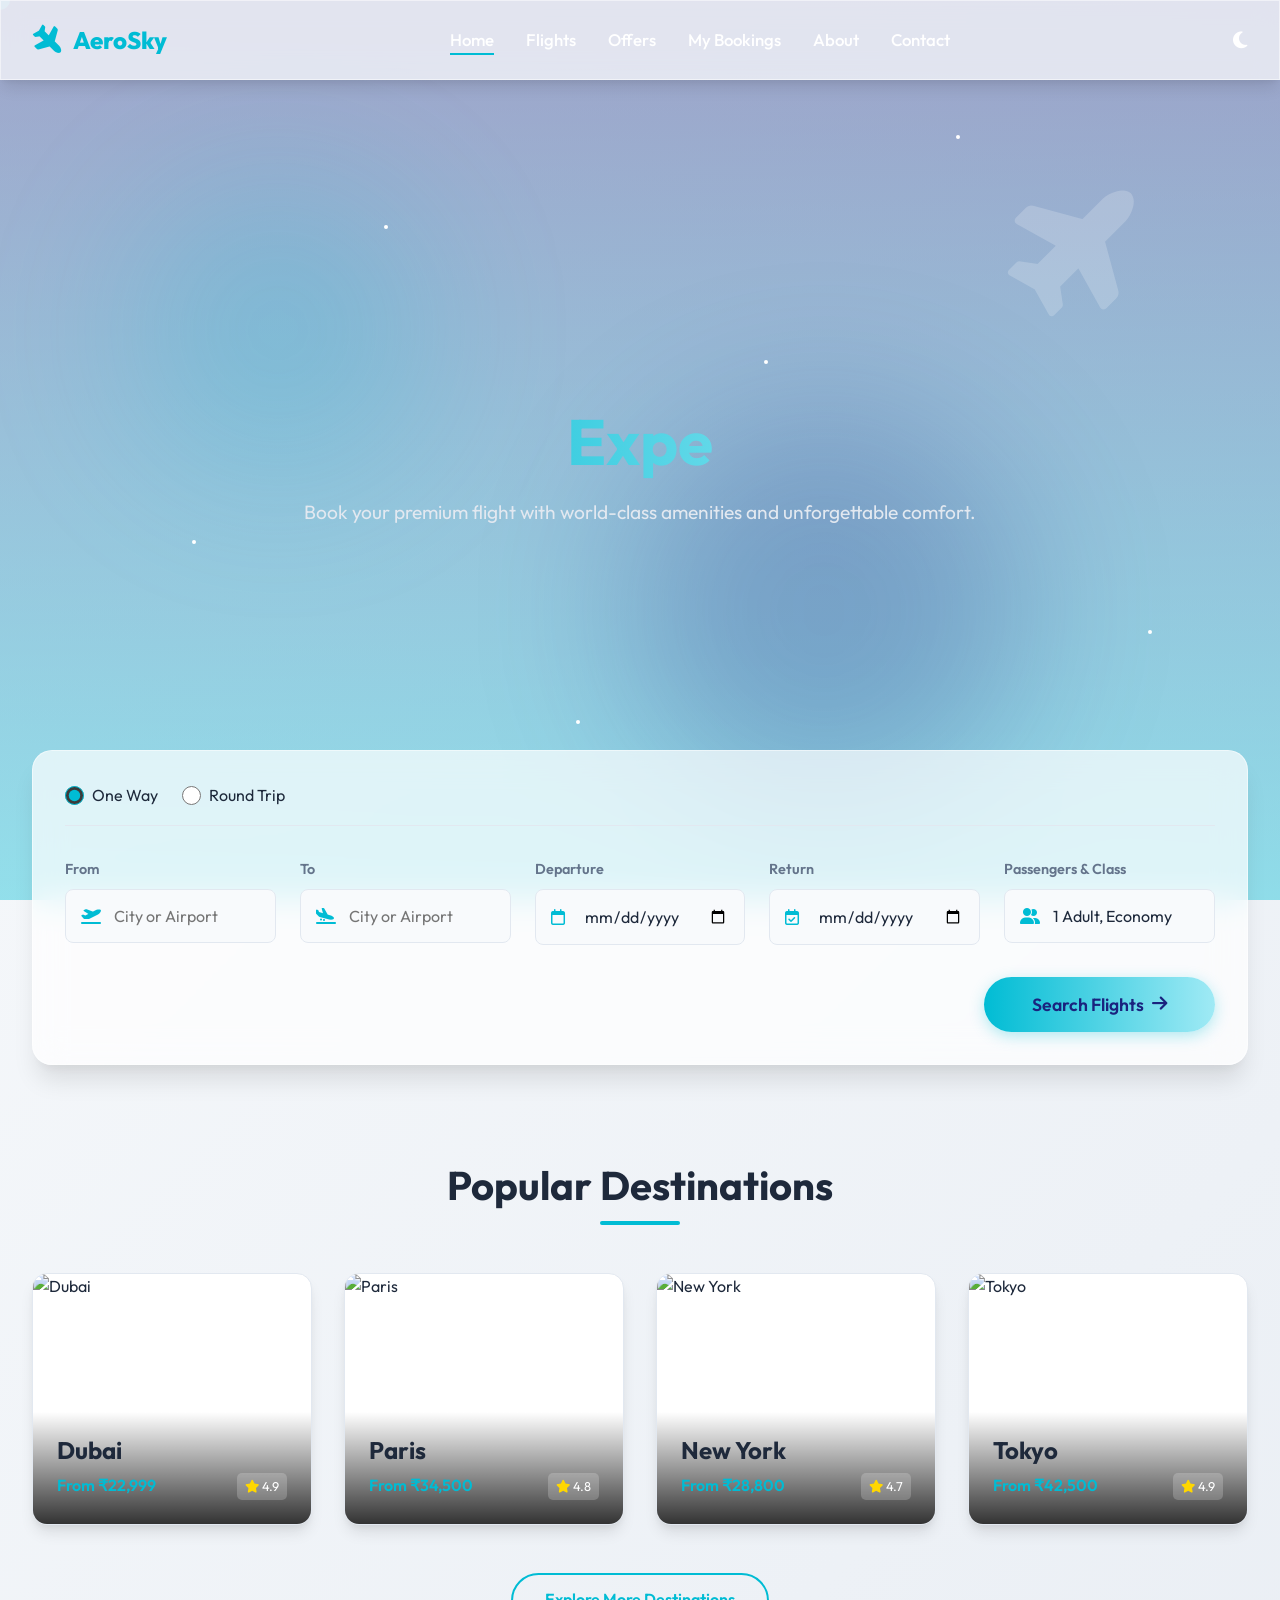
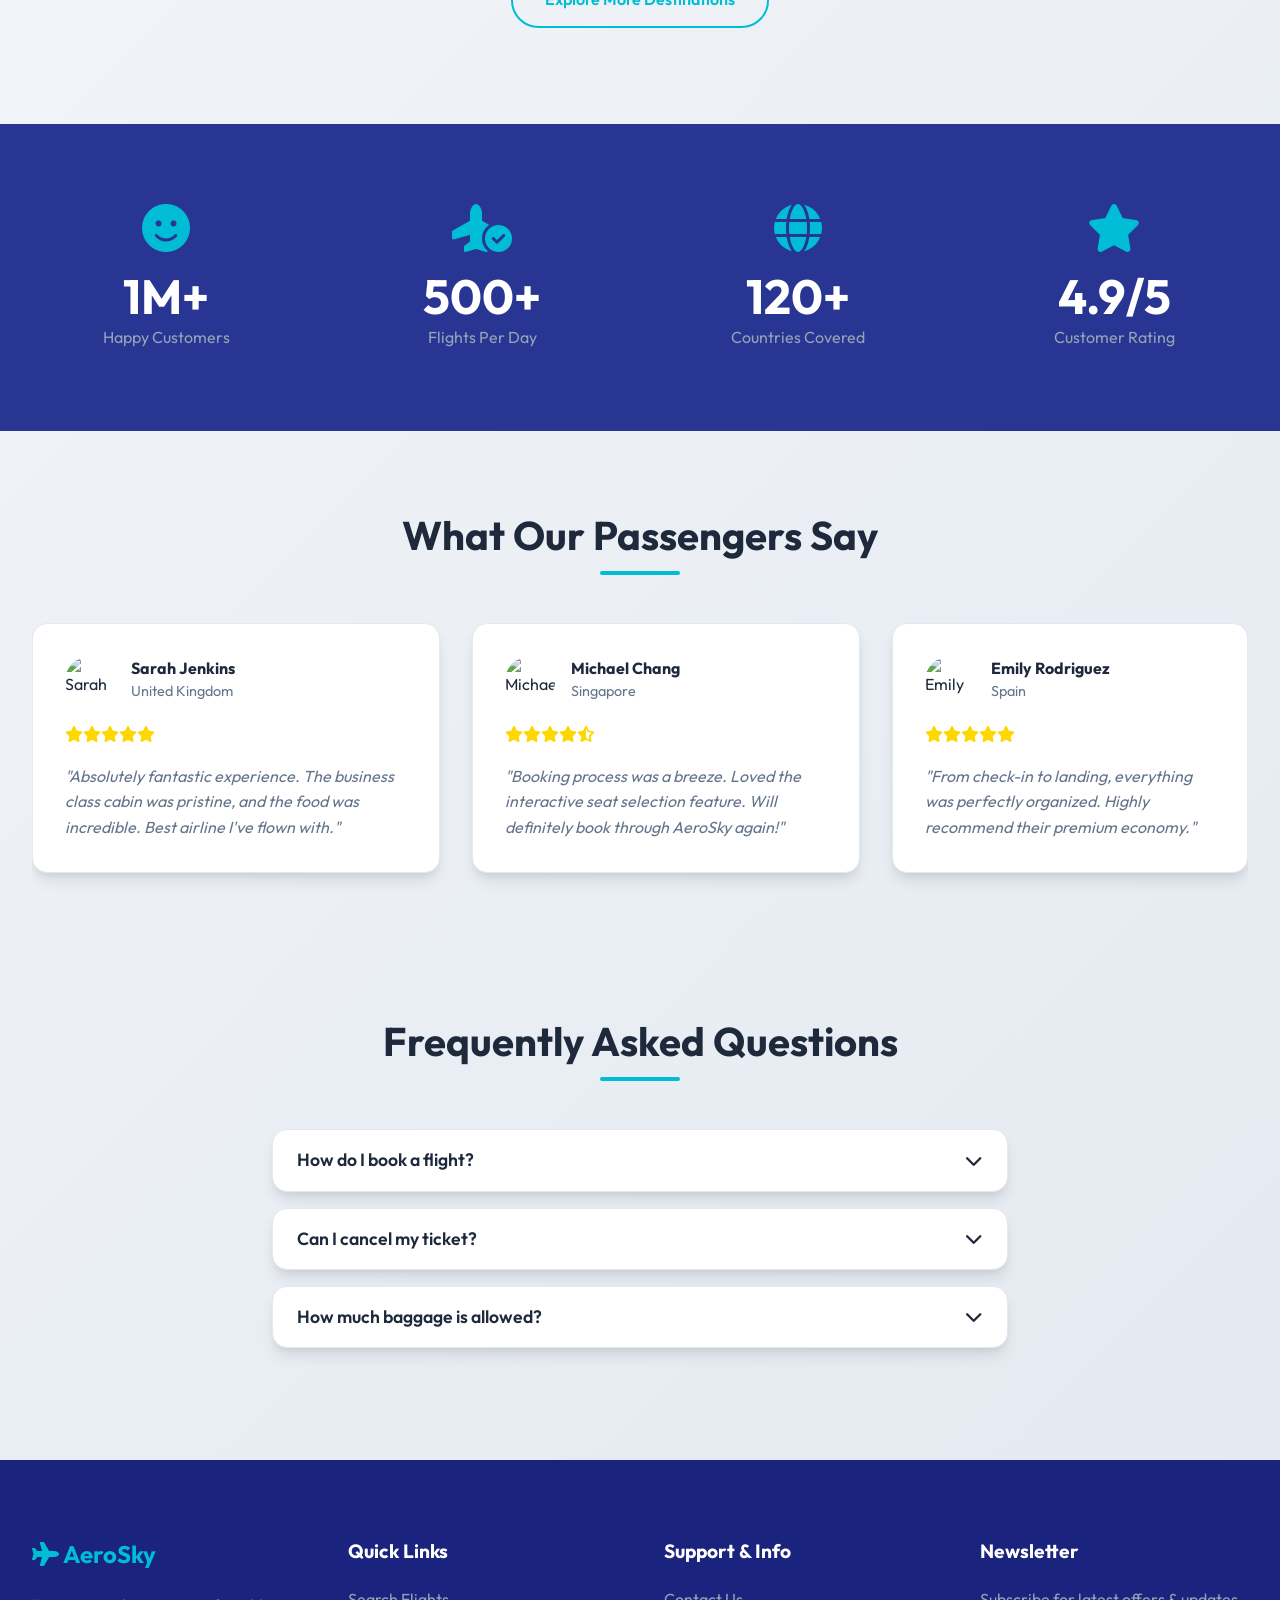
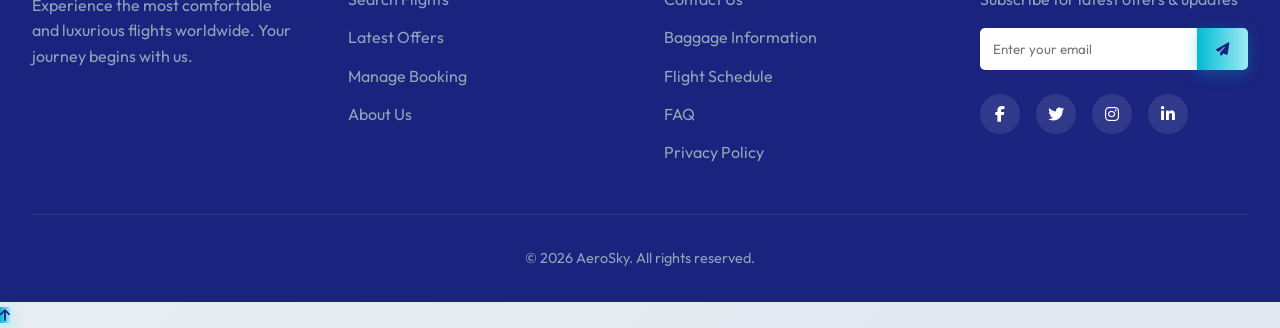
==== commit 9ab0a1b9: "Update currency to Indian Rupees" ====
--- a/index.html
+++ b/index.html
@@ -177,7 +177,7 @@
                 <div class="dest-content">
                     <h3 style="font-size: 1.5rem; margin-bottom: 0.5rem">Dubai</h3>
                     <div style="display: flex; justify-content: space-between; align-items: center">
-                        <span style="font-weight: 600; color: var(--secondary-color)">From $299</span>
+                        <span style="font-weight: 600; color: var(--secondary-color)">From ₹22,999</span>
                         <span style="background: rgba(255,255,255,0.2); padding: 0.2rem 0.5rem; border-radius: 5px; font-size: 0.8rem"><i class="fa-solid fa-star" style="color: gold"></i> 4.9</span>
                     </div>
                 </div>
@@ -189,7 +189,7 @@
                 <div class="dest-content">
                     <h3 style="font-size: 1.5rem; margin-bottom: 0.5rem">Paris</h3>
                     <div style="display: flex; justify-content: space-between; align-items: center">
-                        <span style="font-weight: 600; color: var(--secondary-color)">From $450</span>
+                        <span style="font-weight: 600; color: var(--secondary-color)">From ₹34,500</span>
                         <span style="background: rgba(255,255,255,0.2); padding: 0.2rem 0.5rem; border-radius: 5px; font-size: 0.8rem"><i class="fa-solid fa-star" style="color: gold"></i> 4.8</span>
                     </div>
                 </div>
@@ -201,7 +201,7 @@
                 <div class="dest-content">
                     <h3 style="font-size: 1.5rem; margin-bottom: 0.5rem">New York</h3>
                     <div style="display: flex; justify-content: space-between; align-items: center">
-                        <span style="font-weight: 600; color: var(--secondary-color)">From $380</span>
+                        <span style="font-weight: 600; color: var(--secondary-color)">From ₹28,800</span>
                         <span style="background: rgba(255,255,255,0.2); padding: 0.2rem 0.5rem; border-radius: 5px; font-size: 0.8rem"><i class="fa-solid fa-star" style="color: gold"></i> 4.7</span>
                     </div>
                 </div>
@@ -213,7 +213,7 @@
                 <div class="dest-content">
                     <h3 style="font-size: 1.5rem; margin-bottom: 0.5rem">Tokyo</h3>
                     <div style="display: flex; justify-content: space-between; align-items: center">
-                        <span style="font-weight: 600; color: var(--secondary-color)">From $550</span>
+                        <span style="font-weight: 600; color: var(--secondary-color)">From ₹42,500</span>
                         <span style="background: rgba(255,255,255,0.2); padding: 0.2rem 0.5rem; border-radius: 5px; font-size: 0.8rem"><i class="fa-solid fa-star" style="color: gold"></i> 4.9</span>
                     </div>
                 </div>
